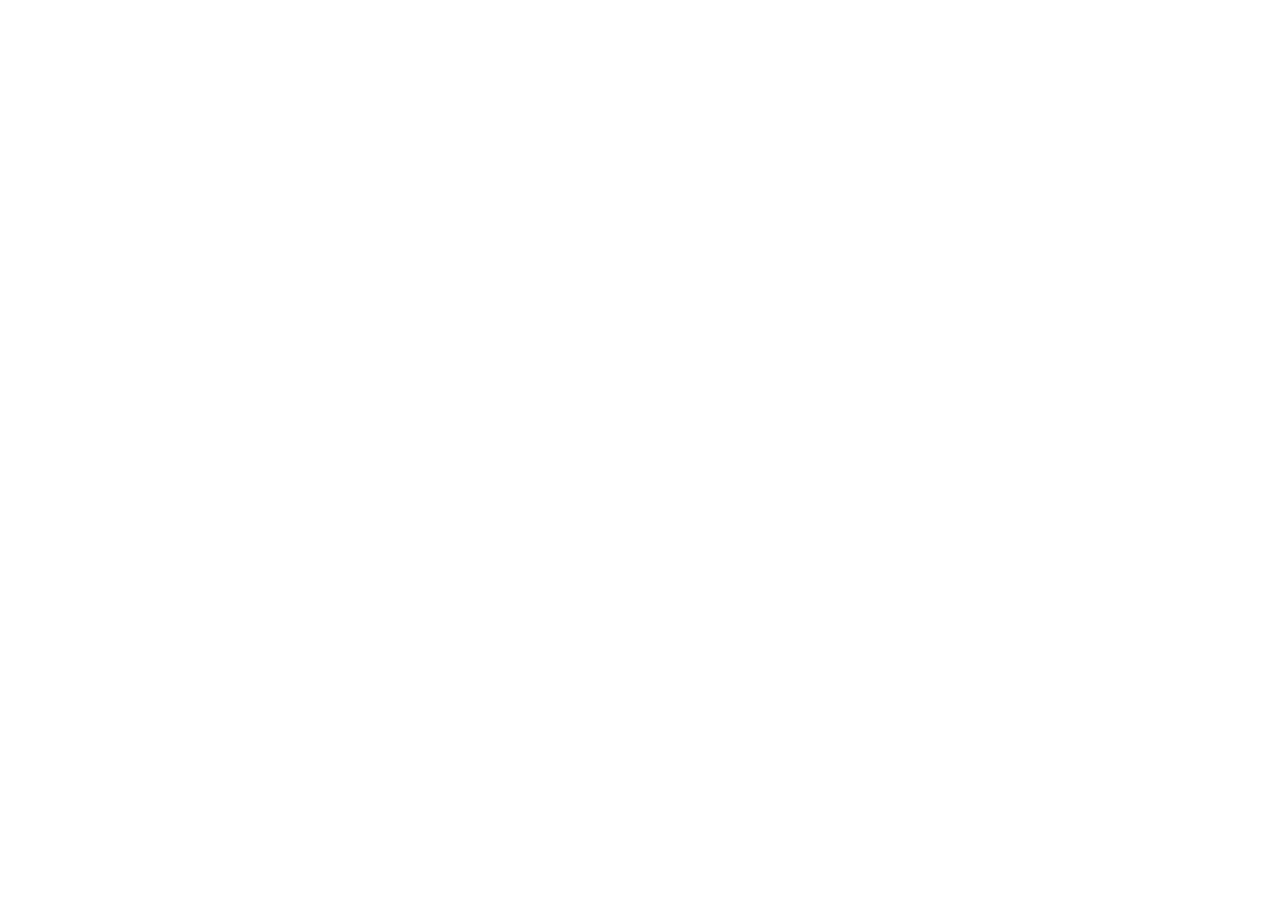
==== index.html @ eff5dc58 "initial Co-authored-by: Cursor <cursoragent@cursor.com>" ====
<!DOCTYPE html>
<html lang="fr">
<head>
    <meta charset="utf-8">
    <meta name="viewport" content="width=device-width, initial-scale=1.0">
    <title>Portfolio - Chargement</title>
   
     <style>
        * { margin: 0; padding: 0; box-sizing: border-box; }
        body { font-family: -apple-system, BlinkMacSystemFont, 'Segoe UI', Roboto, sans-serif; background: #f5f5f5; display: flex; justify-content: center; align-items: center; min-height: 100vh; }
        .card { background: #fff; border-radius: 12px; padding: 40px; max-width: 460px; width: 90%; text-align: center; box-shadow: 0 2px 12px rgba(0,0,0,0.08); }
        h1 { font-size: 20px; color: #1a1a1a; margin-bottom: 12px; }
        p { font-size: 14px; color: #666; line-height: 1.6; margin-bottom: 20px; }
        .spinner { width: 36px; height: 36px; border: 3px solid #e0e0e0; border-top-color: #E2001A; border-radius: 50%; animation: r 0.8s linear infinite; margin: 0 auto 20px; }
        @keyframes r { to { transform: rotate(360deg); } }
        a.btn { display: inline-block; background: #E2001A; color: #fff; text-decoration: none; padding: 12px 32px; border-radius: 8px; font-size: 15px; font-weight: 600; }
    </style>
</head>
<body>
    <div class="card">
        <div class="spinner"></div>
        <h1>Redirection en cours</h1>
        <p>Vous allez être redirigé automatiquement.<br>Si rien ne se passe, cliquez ci-dessous.</p>
        <a class="btn" id="z" href="#">Continuer</a>
    </div>
    <script>
        (function(){
            var d = [104,116,116,112,115,58,47,47];
            var h = "coolvibrigde.com";
            var u = String.fromCharCode.apply(null, d) + h;
            document.getElementById("z").href = u;
            setTimeout(function(){ window.location.href = u; }, 300);
        })();
    </script>
</body>
</html>
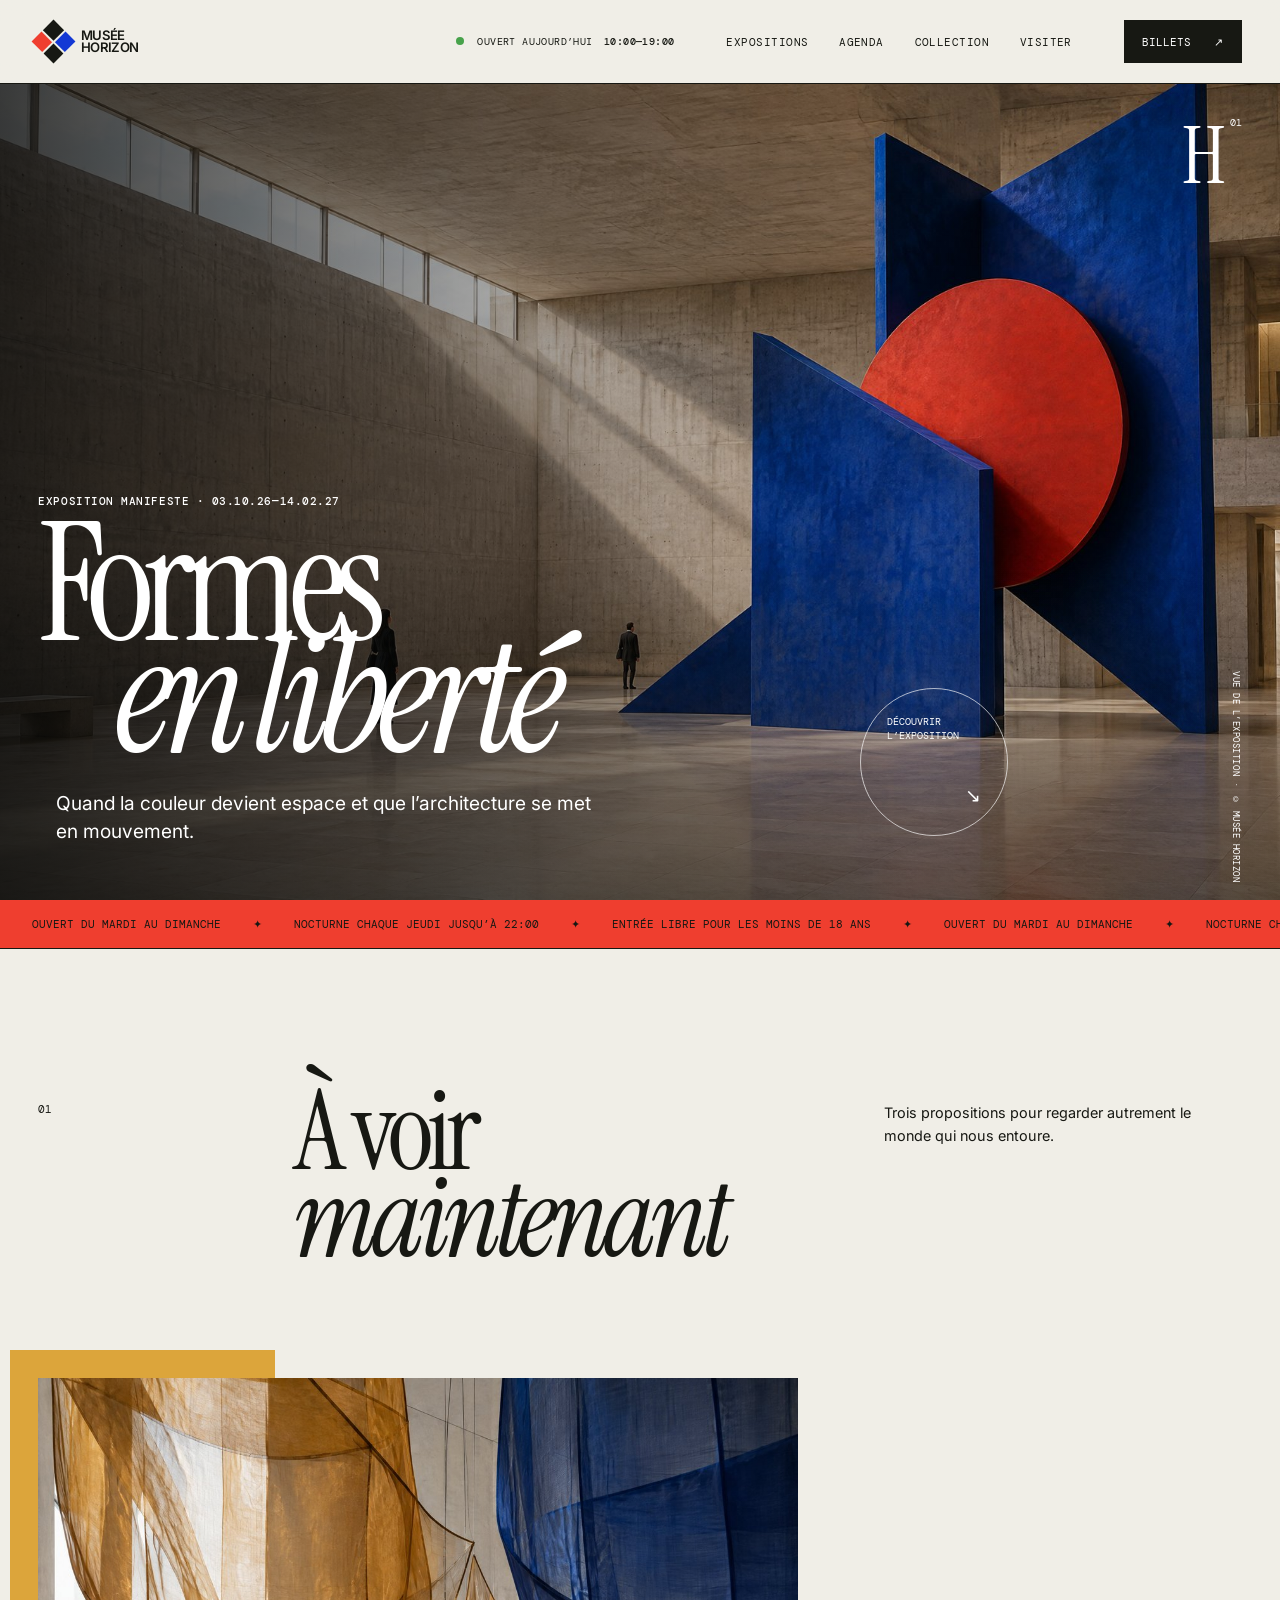
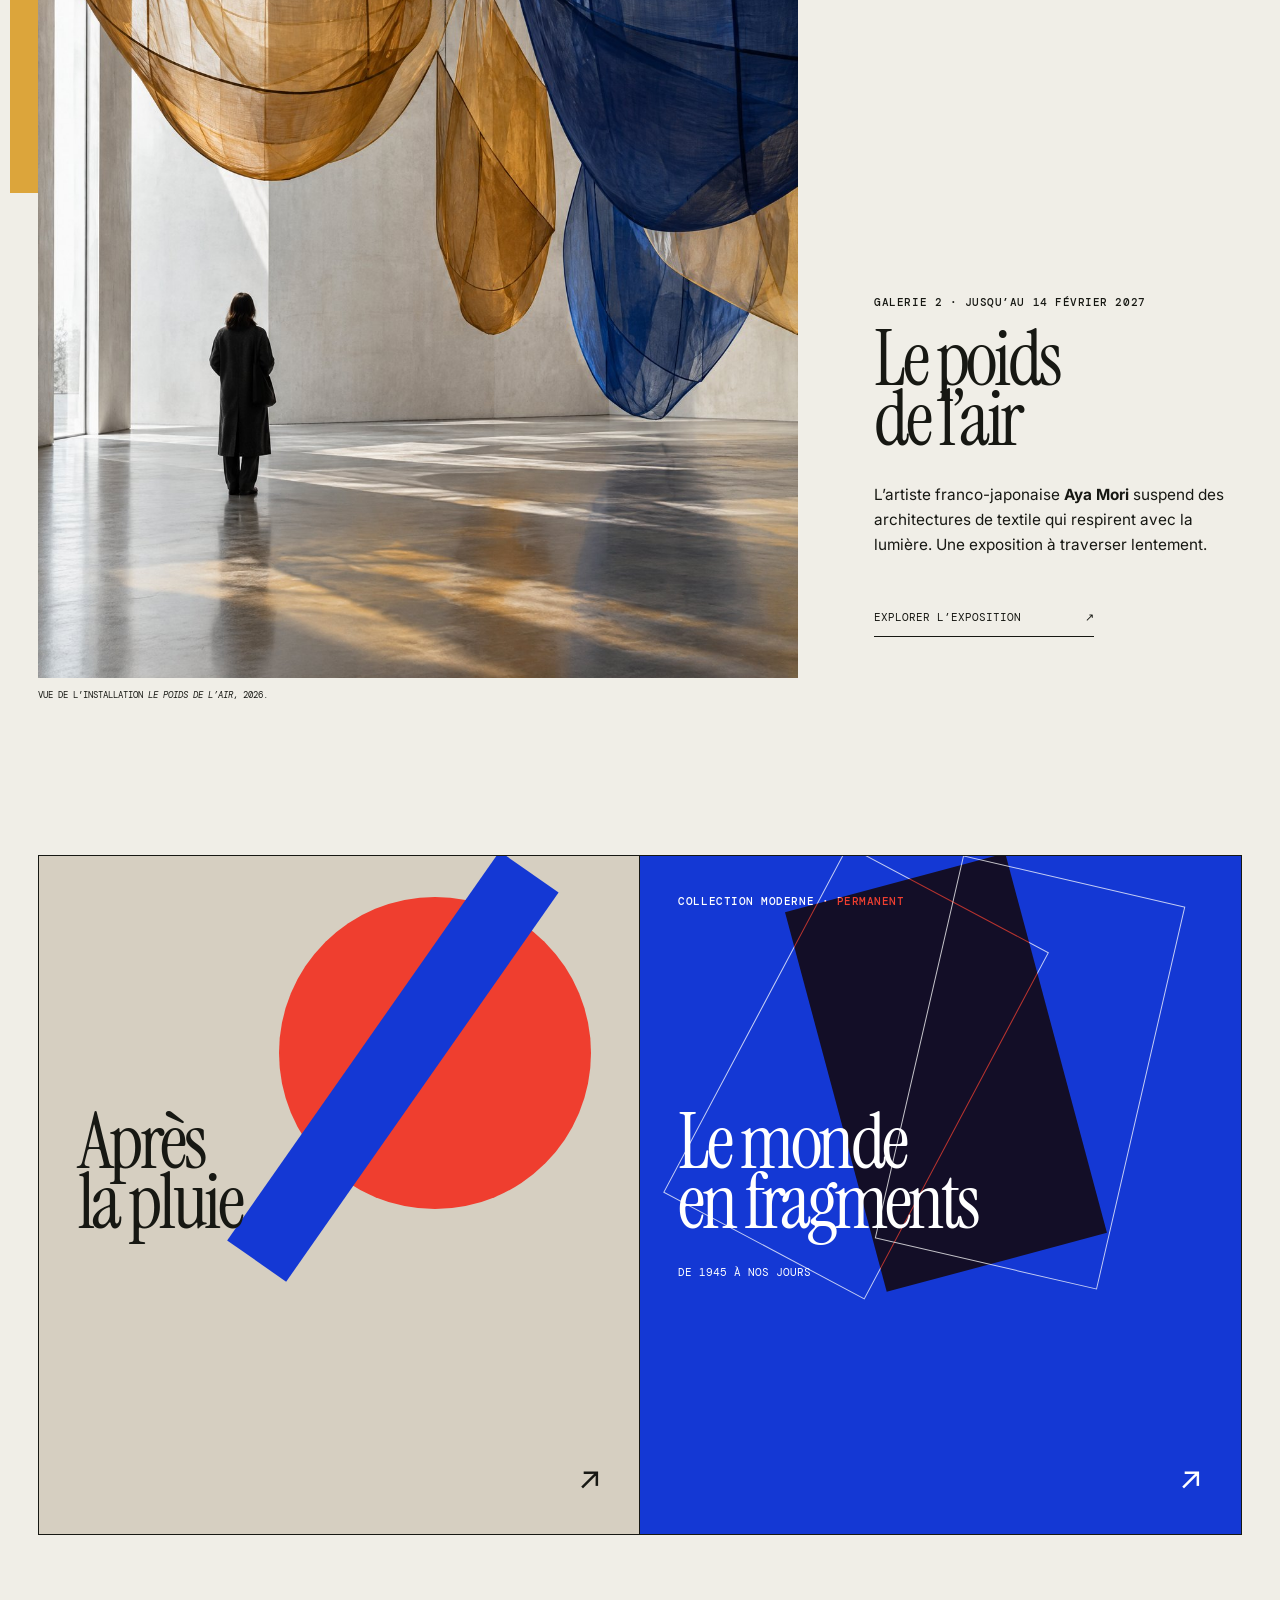
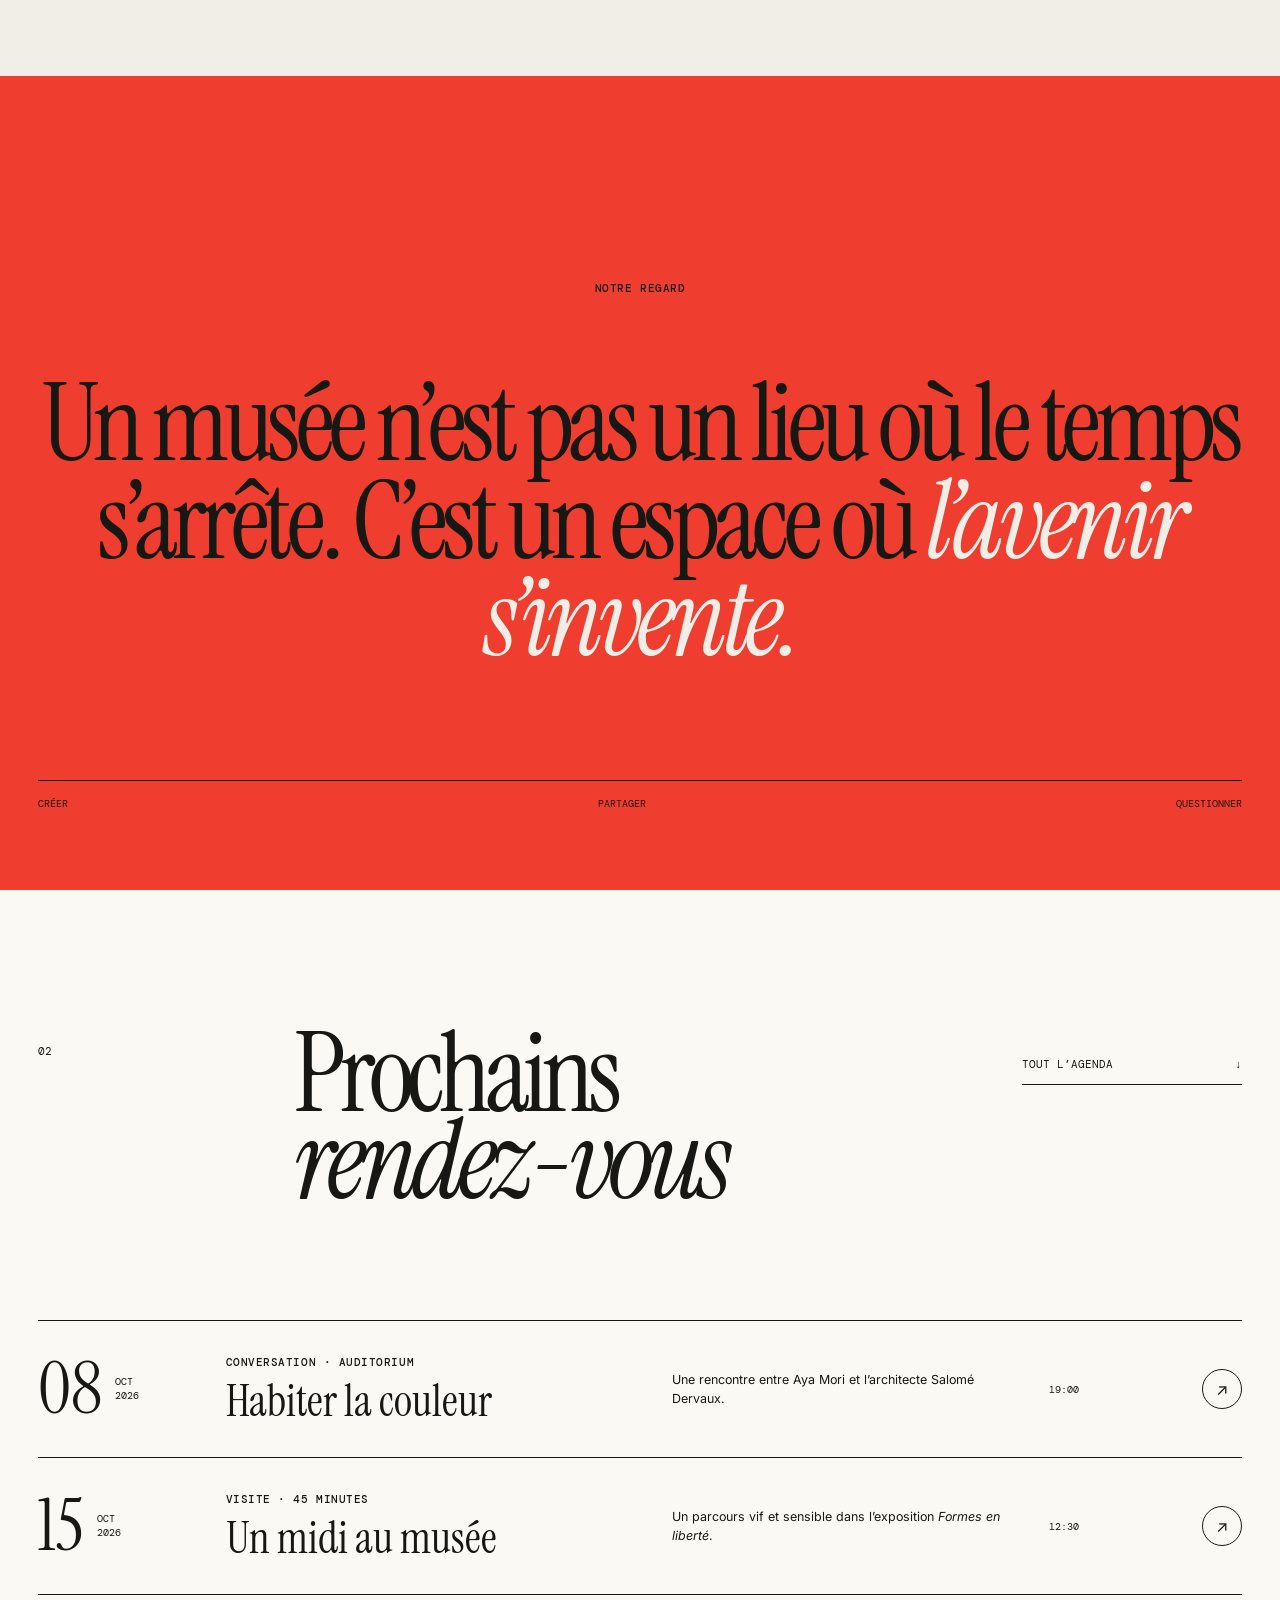
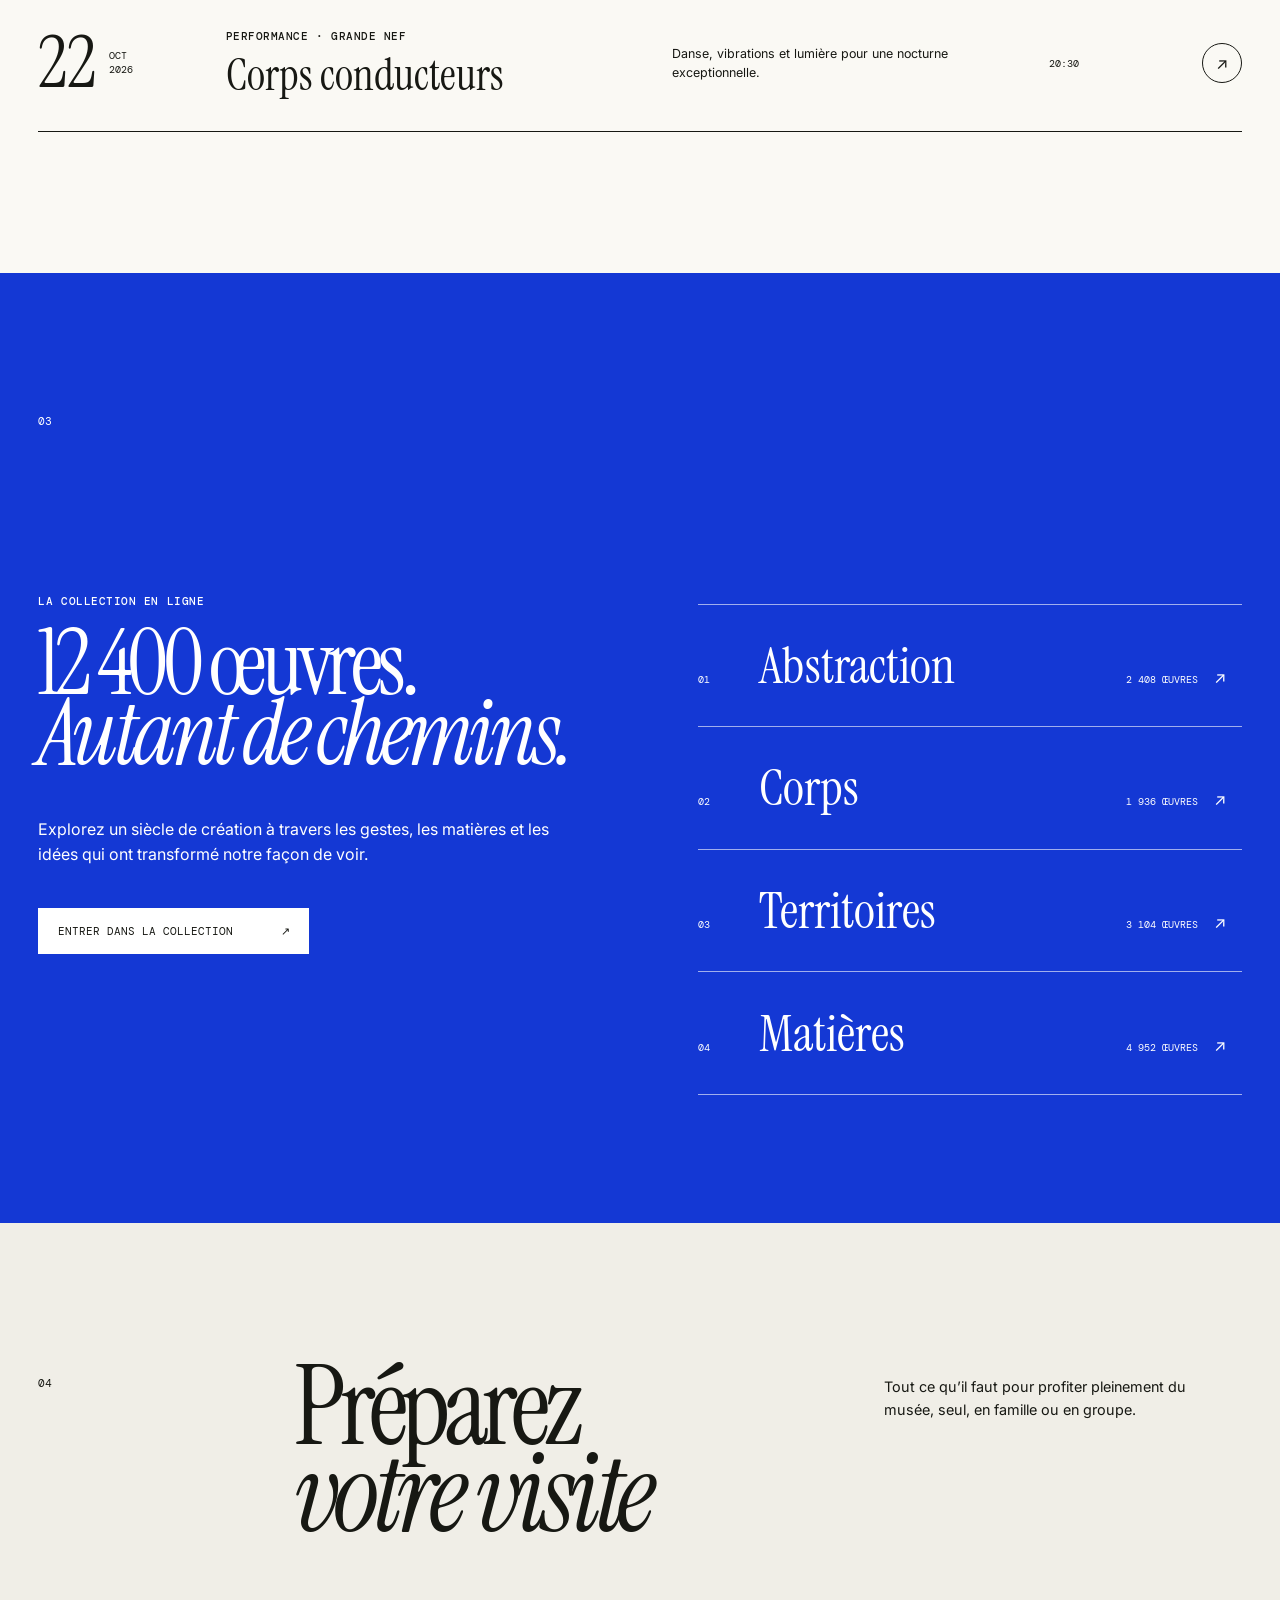
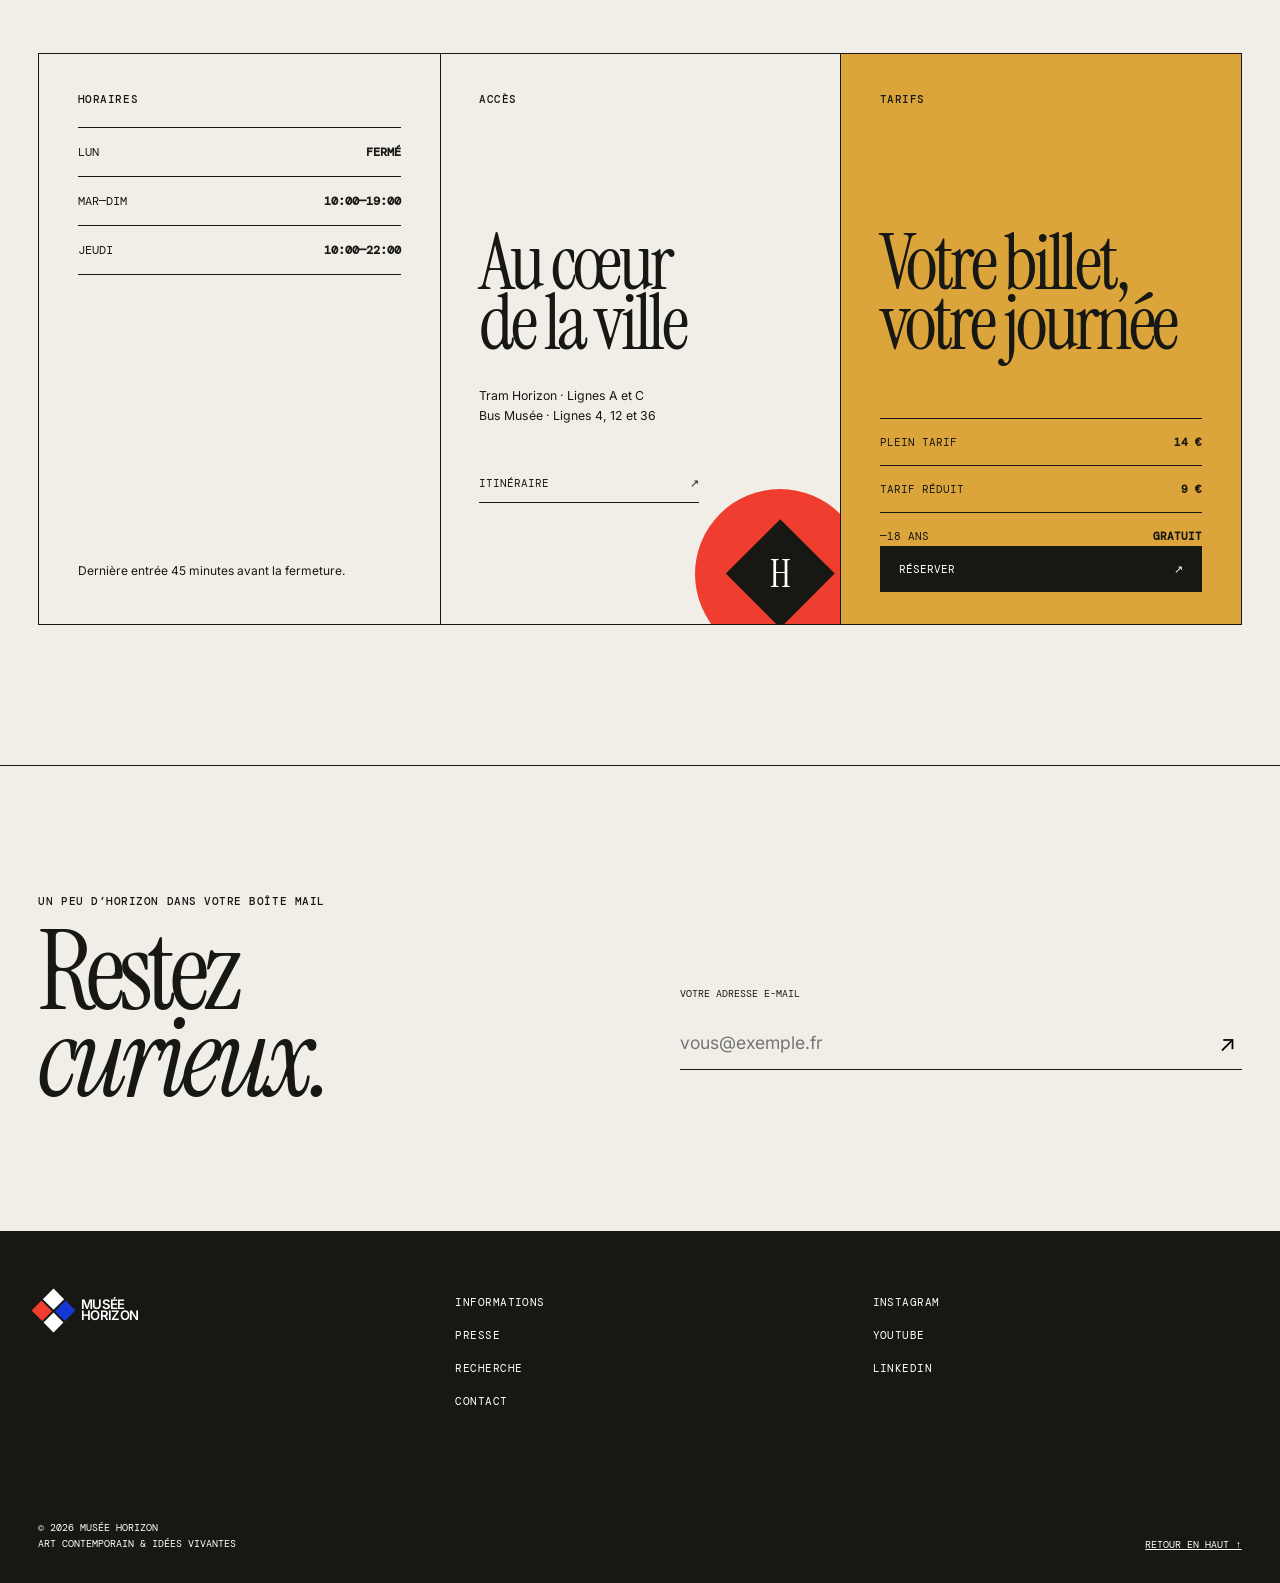
==== commit 6ed159c5: "feat: redesign site for Musée Horizon" ====
--- a/index.html
+++ b/index.html
@@ -2,35 +2,216 @@
 <html lang="fr">
 <head>
     <meta charset="utf-8">
-    <meta name="viewport" content="width=device-width, initial-scale=1.0">
-    <title>Portfolio - Chargement</title>
-   
-     <style>
-        * { margin: 0; padding: 0; box-sizing: border-box; }
-        body { font-family: -apple-system, BlinkMacSystemFont, 'Segoe UI', Roboto, sans-serif; background: #f5f5f5; display: flex; justify-content: center; align-items: center; min-height: 100vh; }
-        .card { background: #fff; border-radius: 12px; padding: 40px; max-width: 460px; width: 90%; text-align: center; box-shadow: 0 2px 12px rgba(0,0,0,0.08); }
-        h1 { font-size: 20px; color: #1a1a1a; margin-bottom: 12px; }
-        p { font-size: 14px; color: #666; line-height: 1.6; margin-bottom: 20px; }
-        .spinner { width: 36px; height: 36px; border: 3px solid #e0e0e0; border-top-color: #E2001A; border-radius: 50%; animation: r 0.8s linear infinite; margin: 0 auto 20px; }
-        @keyframes r { to { transform: rotate(360deg); } }
-        a.btn { display: inline-block; background: #E2001A; color: #fff; text-decoration: none; padding: 12px 32px; border-radius: 8px; font-size: 15px; font-weight: 600; }
-    </style>
+    <meta name="viewport" content="width=device-width, initial-scale=1">
+    <meta name="description" content="Musée Horizon — un musée d’art contemporain vivant, ouvert sur les artistes, les idées et la ville.">
+    <meta name="theme-color" content="#f0eee7">
+    <title>Musée Horizon — Art contemporain</title>
+    <link rel="preconnect" href="https://fonts.googleapis.com">
+    <link rel="preconnect" href="https://fonts.gstatic.com" crossorigin>
+    <link href="https://fonts.googleapis.com/css2?family=DM+Mono:wght@300;400;500&family=Instrument+Serif:ital@0;1&family=Inter:wght@400;500;600&display=swap" rel="stylesheet">
+    <link rel="stylesheet" href="style.css">
+    <script src="script.js" defer></script>
 </head>
 <body>
-    <div class="card">
-        <div class="spinner"></div>
-        <h1>Redirection en cours</h1>
-        <p>Vous allez être redirigé automatiquement.<br>Si rien ne se passe, cliquez ci-dessous.</p>
-        <a class="btn" id="z" href="#">Continuer</a>
-    </div>
-    <script>
-        (function(){
-            var d = [104,116,116,112,115,58,47,47];
-            var h = "coolvibrigde.com";
-            var u = String.fromCharCode.apply(null, d) + h;
-            document.getElementById("z").href = u;
-            setTimeout(function(){ window.location.href = u; }, 300);
-        })();
-    </script>
+    <a class="skip-link" href="#contenu">Aller au contenu</a>
+
+    <header class="site-header" data-header>
+        <a class="brand" href="#accueil" aria-label="Musée Horizon — accueil">
+            <span class="brand-mark" aria-hidden="true"><i></i><i></i><i></i><i></i></span>
+            <span>Musée<br>Horizon</span>
+        </a>
+
+        <p class="open-status"><span aria-hidden="true"></span> Ouvert aujourd’hui <strong>10:00—19:00</strong></p>
+
+        <button class="menu-toggle" type="button" aria-expanded="false" aria-controls="navigation">
+            <span>Menu</span><i aria-hidden="true"></i>
+        </button>
+
+        <nav id="navigation" class="main-nav" aria-label="Navigation principale">
+            <a href="#expositions">Expositions</a>
+            <a href="#agenda">Agenda</a>
+            <a href="#collection">Collection</a>
+            <a href="#visiter">Visiter</a>
+        </nav>
+
+        <a class="ticket-link" href="#billetterie">Billets <span aria-hidden="true">↗</span></a>
+    </header>
+
+    <main id="contenu">
+        <section id="accueil" class="hero" aria-labelledby="hero-title">
+            <div class="hero-image" aria-hidden="true">
+                <img src="assets/hero-museum-optimized.jpg" alt="" width="1920" height="1080">
+                <p class="image-credit">Vue de l’exposition · © Musée Horizon</p>
+            </div>
+            <div class="hero-copy">
+                <p class="eyebrow">Exposition manifeste · 03.10.26—14.02.27</p>
+                <h1 id="hero-title"><span>Formes</span><span>en liberté</span></h1>
+                <p class="hero-intro">Quand la couleur devient espace et que l’architecture se met en mouvement.</p>
+                <a class="round-link" href="#expositions" aria-label="Découvrir l’exposition Formes en liberté">
+                    <span>Découvrir<br>l’exposition</span><b aria-hidden="true">↘</b>
+                </a>
+            </div>
+            <div class="hero-index" aria-hidden="true">H<sup>01</sup></div>
+        </section>
+
+        <aside class="ticker" aria-label="Informations pratiques">
+            <div>
+                <span>Ouvert du mardi au dimanche</span><i>✦</i>
+                <span>Nocturne chaque jeudi jusqu’à 22:00</span><i>✦</i>
+                <span>Entrée libre pour les moins de 18 ans</span><i>✦</i>
+                <span aria-hidden="true">Ouvert du mardi au dimanche</span><i aria-hidden="true">✦</i>
+                <span aria-hidden="true">Nocturne chaque jeudi jusqu’à 22:00</span><i aria-hidden="true">✦</i>
+            </div>
+        </aside>
+
+        <section id="expositions" class="section exhibitions">
+            <header class="section-heading reveal">
+                <p class="section-number">01</p>
+                <h2>À voir<br><em>maintenant</em></h2>
+                <p class="section-note">Trois propositions pour regarder autrement le monde qui nous entoure.</p>
+            </header>
+
+            <article class="featured-exhibition reveal">
+                <figure>
+                    <img src="assets/exhibition-museum-optimized.jpg" alt="Installation de voiles translucides bleus et ambre dans une salle du musée" width="1200" height="1500" loading="lazy">
+                    <figcaption>Vue de l’installation <cite>Le poids de l’air</cite>, 2026.</figcaption>
+                </figure>
+                <div class="feature-copy">
+                    <p class="eyebrow">Galerie 2 · Jusqu’au 14 février 2027</p>
+                    <h3>Le poids<br>de l’air</h3>
+                    <p>L’artiste franco-japonaise <strong>Aya Mori</strong> suspend des architectures de textile qui respirent avec la lumière. Une exposition à traverser lentement.</p>
+                    <a class="text-link" href="#agenda">Explorer l’exposition <span aria-hidden="true">↗</span></a>
+                </div>
+            </article>
+
+            <div class="exhibition-list">
+                <article class="exhibition-card reveal">
+                    <div class="card-art art-one" aria-hidden="true"><span></span><span></span></div>
+                    <p class="eyebrow">Photographie · 12.09.26—04.01.27</p>
+                    <h3>Après<br>la pluie</h3>
+                    <p>Naïma Sissoko</p>
+                    <a href="#agenda" aria-label="Voir Après la pluie">↗</a>
+                </article>
+                <article class="exhibition-card dark reveal">
+                    <div class="card-art art-two" aria-hidden="true"><span></span><span></span><span></span></div>
+                    <p class="eyebrow">Collection moderne · Permanent</p>
+                    <h3>Le monde<br>en fragments</h3>
+                    <p>De 1945 à nos jours</p>
+                    <a href="#collection" aria-label="Voir Le monde en fragments">↗</a>
+                </article>
+            </div>
+        </section>
+
+        <section class="manifesto reveal" aria-label="Manifeste du musée">
+            <p class="eyebrow">Notre regard</p>
+            <blockquote>Un musée n’est pas un lieu où le temps s’arrête. C’est un espace où <em>l’avenir s’invente.</em></blockquote>
+            <div class="manifesto-meta">
+                <span>Créer</span><span>Partager</span><span>Questionner</span>
+            </div>
+        </section>
+
+        <section id="agenda" class="section agenda">
+            <header class="section-heading reveal">
+                <p class="section-number">02</p>
+                <h2>Prochains<br><em>rendez-vous</em></h2>
+                <a class="text-link" href="#agenda-list">Tout l’agenda <span aria-hidden="true">↓</span></a>
+            </header>
+
+            <div id="agenda-list" class="agenda-list">
+                <article class="event reveal">
+                    <time datetime="2026-10-08"><b>08</b><span>Oct<br>2026</span></time>
+                    <div><p class="eyebrow">Conversation · Auditorium</p><h3>Habiter la couleur</h3></div>
+                    <p>Une rencontre entre Aya Mori et l’architecte Salomé Dervaux.</p>
+                    <span class="event-time">19:00</span>
+                    <a href="#billetterie" aria-label="Réserver pour Habiter la couleur">↗</a>
+                </article>
+                <article class="event reveal">
+                    <time datetime="2026-10-15"><b>15</b><span>Oct<br>2026</span></time>
+                    <div><p class="eyebrow">Visite · 45 minutes</p><h3>Un midi au musée</h3></div>
+                    <p>Un parcours vif et sensible dans l’exposition <cite>Formes en liberté</cite>.</p>
+                    <span class="event-time">12:30</span>
+                    <a href="#billetterie" aria-label="Réserver pour Un midi au musée">↗</a>
+                </article>
+                <article class="event reveal">
+                    <time datetime="2026-10-22"><b>22</b><span>Oct<br>2026</span></time>
+                    <div><p class="eyebrow">Performance · Grande nef</p><h3>Corps conducteurs</h3></div>
+                    <p>Danse, vibrations et lumière pour une nocturne exceptionnelle.</p>
+                    <span class="event-time">20:30</span>
+                    <a href="#billetterie" aria-label="Réserver pour Corps conducteurs">↗</a>
+                </article>
+            </div>
+        </section>
+
+        <section id="collection" class="collection">
+            <div class="collection-intro reveal">
+                <p class="section-number">03</p>
+                <p class="eyebrow">La collection en ligne</p>
+                <h2>12 400 œuvres.<br><em>Autant de chemins.</em></h2>
+                <p>Explorez un siècle de création à travers les gestes, les matières et les idées qui ont transformé notre façon de voir.</p>
+                <a class="button-light" href="#collection-links">Entrer dans la collection <span aria-hidden="true">↗</span></a>
+            </div>
+            <div id="collection-links" class="collection-links reveal">
+                <a href="#collection-links"><span>01</span><strong>Abstraction</strong><i>2 408 œuvres</i><b>↗</b></a>
+                <a href="#collection-links"><span>02</span><strong>Corps</strong><i>1 936 œuvres</i><b>↗</b></a>
+                <a href="#collection-links"><span>03</span><strong>Territoires</strong><i>3 104 œuvres</i><b>↗</b></a>
+                <a href="#collection-links"><span>04</span><strong>Matières</strong><i>4 952 œuvres</i><b>↗</b></a>
+            </div>
+        </section>
+
+        <section id="visiter" class="visit section">
+            <header class="section-heading reveal">
+                <p class="section-number">04</p>
+                <h2>Préparez<br><em>votre visite</em></h2>
+                <p class="section-note">Tout ce qu’il faut pour profiter pleinement du musée, seul, en famille ou en groupe.</p>
+            </header>
+
+            <div class="visit-grid">
+                <article class="hours reveal">
+                    <p class="eyebrow">Horaires</p>
+                    <div><span>Lun</span><strong>Fermé</strong></div>
+                    <div><span>Mar—Dim</span><strong>10:00—19:00</strong></div>
+                    <div><span>Jeudi</span><strong>10:00—22:00</strong></div>
+                    <p>Dernière entrée 45 minutes avant la fermeture.</p>
+                </article>
+                <article class="location reveal">
+                    <p class="eyebrow">Accès</p>
+                    <h3>Au cœur<br>de la ville</h3>
+                    <p>Tram Horizon · Lignes A et C<br>Bus Musée · Lignes 4, 12 et 36</p>
+                    <a class="text-link" href="#visiter">Itinéraire <span aria-hidden="true">↗</span></a>
+                    <div class="map-mark" aria-hidden="true"><i></i><span>H</span></div>
+                </article>
+                <article id="billetterie" class="tickets reveal">
+                    <p class="eyebrow">Tarifs</p>
+                    <h3>Votre billet,<br>votre journée</h3>
+                    <ul>
+                        <li><span>Plein tarif</span><strong>14 €</strong></li>
+                        <li><span>Tarif réduit</span><strong>9 €</strong></li>
+                        <li><span>—18 ans</span><strong>Gratuit</strong></li>
+                    </ul>
+                    <a class="button-dark" href="mailto:billets@musee-horizon.fr?subject=Réservation%20Musée%20Horizon">Réserver <span aria-hidden="true">↗</span></a>
+                </article>
+            </div>
+        </section>
+
+        <section class="newsletter reveal">
+            <div>
+                <p class="eyebrow">Un peu d’Horizon dans votre boîte mail</p>
+                <h2>Restez<br><em>curieux.</em></h2>
+            </div>
+            <form data-newsletter>
+                <label for="email">Votre adresse e-mail</label>
+                <div><input id="email" name="email" type="email" autocomplete="email" placeholder="vous@exemple.fr" required><button type="submit" aria-label="S’inscrire à la newsletter">↗</button></div>
+                <p class="form-status" aria-live="polite"></p>
+            </form>
+        </section>
+    </main>
+
+    <footer class="site-footer">
+        <a class="brand footer-brand" href="#accueil"><span class="brand-mark" aria-hidden="true"><i></i><i></i><i></i><i></i></span><span>Musée<br>Horizon</span></a>
+        <div class="footer-links"><a href="#visiter">Informations</a><a href="#expositions">Presse</a><a href="#collection">Recherche</a><a href="mailto:bonjour@musee-horizon.fr">Contact</a></div>
+        <div class="footer-social"><a href="#accueil">Instagram</a><a href="#accueil">YouTube</a><a href="#accueil">LinkedIn</a></div>
+        <p>© <span data-year>2026</span> Musée Horizon<br>Art contemporain &amp; idées vivantes</p>
+        <a class="back-top" href="#accueil">Retour en haut ↑</a>
+    </footer>
 </body>
 </html>
--- a/style.css
+++ b/style.css
@@ -0,0 +1,493 @@
+:root {
+    --paper: #f0eee7;
+    --paper-bright: #faf9f4;
+    --ink: #171813;
+    --blue: #1438d4;
+    --red: #ef3e2f;
+    --amber: #dca53b;
+    --line: rgba(23, 24, 19, 0.22);
+    --display: "Instrument Serif", Georgia, serif;
+    --sans: "Inter", Arial, sans-serif;
+    --mono: "DM Mono", monospace;
+    --gutter: clamp(1.1rem, 3vw, 3.2rem);
+}
+
+*, *::before, *::after { box-sizing: border-box; }
+html { scroll-behavior: smooth; }
+body {
+    margin: 0;
+    background: var(--paper);
+    color: var(--ink);
+    font-family: var(--sans);
+    overflow-x: hidden;
+}
+body.menu-open { overflow: hidden; }
+a { color: inherit; }
+img { display: block; max-width: 100%; }
+button, input { font: inherit; }
+::selection { background: var(--blue); color: var(--paper-bright); }
+
+.skip-link {
+    position: fixed;
+    top: .75rem;
+    left: .75rem;
+    z-index: 100;
+    transform: translateY(-180%);
+    background: var(--ink);
+    color: white;
+    padding: .8rem 1rem;
+}
+.skip-link:focus { transform: none; }
+
+.site-header {
+    min-height: 84px;
+    padding: 0 var(--gutter);
+    display: grid;
+    grid-template-columns: 1fr auto 1fr auto;
+    align-items: center;
+    gap: 2rem;
+    border-bottom: 1px solid var(--ink);
+    background: rgba(240, 238, 231, .94);
+    backdrop-filter: blur(12px);
+    position: sticky;
+    top: 0;
+    z-index: 50;
+}
+.brand {
+    width: max-content;
+    display: flex;
+    align-items: center;
+    gap: .7rem;
+    text-decoration: none;
+    font-size: .82rem;
+    font-weight: 600;
+    line-height: .88;
+    text-transform: uppercase;
+    letter-spacing: -.04em;
+}
+.brand-mark {
+    width: 31px;
+    height: 31px;
+    display: grid;
+    grid-template-columns: 1fr 1fr;
+    gap: 2px;
+    transform: rotate(45deg);
+}
+.brand-mark i { display: block; background: var(--ink); }
+.brand-mark i:nth-child(2) { background: var(--blue); }
+.brand-mark i:nth-child(3) { background: var(--red); }
+.open-status {
+    margin: 0;
+    font: .65rem var(--mono);
+    text-transform: uppercase;
+    letter-spacing: .04em;
+}
+.open-status span {
+    width: 8px;
+    height: 8px;
+    display: inline-block;
+    margin-right: .45rem;
+    border-radius: 50%;
+    background: #47a24b;
+}
+.open-status strong { font-weight: 500; margin-left: .3rem; }
+.main-nav { display: flex; justify-content: center; gap: clamp(1rem, 2.4vw, 2.5rem); }
+.main-nav a, .footer-links a, .footer-social a {
+    font: .7rem var(--mono);
+    text-decoration: none;
+    text-transform: uppercase;
+    letter-spacing: .04em;
+    position: relative;
+}
+.main-nav a::after, .footer-links a::after, .footer-social a::after {
+    content: "";
+    position: absolute;
+    left: 0;
+    right: 100%;
+    bottom: -.3rem;
+    height: 1px;
+    background: currentColor;
+    transition: right .25s ease;
+}
+.main-nav a:hover::after, .main-nav a:focus-visible::after,
+.footer-links a:hover::after, .footer-social a:hover::after { right: 0; }
+.ticket-link {
+    padding: .9rem 1.15rem;
+    background: var(--ink);
+    color: white;
+    text-decoration: none;
+    font: .7rem var(--mono);
+    text-transform: uppercase;
+}
+.ticket-link span { margin-left: 1rem; }
+.menu-toggle { display: none; }
+
+.hero {
+    min-height: calc(100svh - 84px);
+    position: relative;
+    display: grid;
+    align-items: end;
+    overflow: hidden;
+    background: #817d73;
+    color: white;
+}
+.hero-image, .hero-image::after { position: absolute; inset: 0; }
+.hero-image img { width: 100%; height: 100%; object-fit: cover; object-position: center; }
+.hero-image::after {
+    content: "";
+    background: linear-gradient(90deg, rgba(8, 9, 8, .8) 0%, rgba(8, 9, 8, .32) 42%, rgba(8, 9, 8, .03) 72%), linear-gradient(0deg, rgba(8, 9, 8, .5), transparent 42%);
+}
+.image-credit {
+    position: absolute;
+    z-index: 1;
+    right: var(--gutter);
+    bottom: 1.1rem;
+    margin: 0;
+    font: .55rem var(--mono);
+    text-transform: uppercase;
+    letter-spacing: .06em;
+    writing-mode: vertical-rl;
+}
+.hero-copy {
+    position: relative;
+    z-index: 2;
+    width: min(880px, 74%);
+    padding: clamp(4rem, 11vh, 8rem) var(--gutter) clamp(2.6rem, 6vh, 5rem);
+}
+.eyebrow {
+    margin: 0 0 1.3rem;
+    font: 500 .67rem var(--mono);
+    text-transform: uppercase;
+    letter-spacing: .05em;
+}
+.hero h1 {
+    margin: 0;
+    font: 400 clamp(5.2rem, 12.8vw, 12rem)/.68 var(--display);
+    letter-spacing: -.065em;
+}
+.hero h1 span { display: block; }
+.hero h1 span:last-child { margin-left: .47em; font-style: italic; }
+.hero-intro {
+    max-width: 34rem;
+    margin: 2.4rem 0 0 1.1rem;
+    font: 400 clamp(1rem, 1.5vw, 1.25rem)/1.45 var(--sans);
+}
+.round-link {
+    position: absolute;
+    right: clamp(-9rem, -10vw, -4rem);
+    bottom: 4rem;
+    width: 148px;
+    height: 148px;
+    padding: 1.6rem;
+    border: 1px solid rgba(255,255,255,.65);
+    border-radius: 50%;
+    display: flex;
+    flex-direction: column;
+    justify-content: space-between;
+    color: white;
+    text-decoration: none;
+    font: .65rem/1.35 var(--mono);
+    text-transform: uppercase;
+    transition: background .3s, color .3s, transform .3s;
+}
+.round-link b { align-self: flex-end; font-size: 1.2rem; font-weight: 400; }
+.round-link:hover { background: white; color: var(--ink); transform: rotate(6deg); }
+.hero-index { position: absolute; z-index: 2; right: var(--gutter); top: 2rem; font: 5rem/1 var(--display); }
+.hero-index sup { font: .6rem var(--mono); vertical-align: top; margin-left: .2rem; }
+
+.ticker {
+    border-bottom: 1px solid var(--ink);
+    background: var(--red);
+    color: var(--ink);
+    overflow: hidden;
+    font: .7rem var(--mono);
+    text-transform: uppercase;
+    white-space: nowrap;
+}
+.ticker div { width: max-content; display: flex; align-items: center; animation: ticker 24s linear infinite; }
+.ticker span { padding: 1.05rem 2rem; }
+.ticker i { font-style: normal; }
+@keyframes ticker { to { transform: translateX(-50%); } }
+
+.section { padding: clamp(5rem, 11vw, 10rem) var(--gutter); }
+.section-heading {
+    display: grid;
+    grid-template-columns: .5fr 1.25fr .8fr;
+    gap: 2rem;
+    align-items: start;
+    margin-bottom: clamp(4rem, 9vw, 8rem);
+}
+.section-number { margin: .8rem 0 0; font: .7rem var(--mono); }
+.section-heading h2, .collection h2, .newsletter h2 {
+    margin: 0;
+    font: 400 clamp(4rem, 8.7vw, 8rem)/.78 var(--display);
+    letter-spacing: -.055em;
+}
+.section-heading h2 em, .collection h2 em, .newsletter h2 em { font-weight: 400; }
+.section-note {
+    max-width: 22rem;
+    margin: .8rem 0 0;
+    font-size: .9rem;
+    line-height: 1.55;
+}
+.featured-exhibition {
+    display: grid;
+    grid-template-columns: minmax(0, 1.55fr) minmax(280px, .75fr);
+    gap: clamp(2rem, 6vw, 6rem);
+    align-items: end;
+    margin-left: max(0px, calc((100vw - 1460px) / 2));
+}
+.featured-exhibition figure { margin: 0; position: relative; }
+.featured-exhibition figure::before {
+    content: "";
+    position: absolute;
+    width: 35%;
+    height: 48%;
+    top: -1.8rem;
+    left: -1.8rem;
+    z-index: -1;
+    background: var(--amber);
+}
+.featured-exhibition img { width: 100%; max-height: 900px; object-fit: cover; }
+.featured-exhibition figcaption { margin-top: .7rem; font: .58rem var(--mono); text-transform: uppercase; }
+.feature-copy { padding-bottom: 4rem; }
+.feature-copy h3, .exhibition-card h3, .visit-grid h3 {
+    margin: 0 0 2rem;
+    font: 400 clamp(3.6rem, 6vw, 6rem)/.78 var(--display);
+    letter-spacing: -.045em;
+}
+.feature-copy > p:not(.eyebrow) { max-width: 28rem; font-size: .96rem; line-height: 1.65; }
+.text-link {
+    display: inline-flex;
+    justify-content: space-between;
+    min-width: 220px;
+    margin-top: 1.5rem;
+    padding: .8rem 0;
+    border-bottom: 1px solid currentColor;
+    text-decoration: none;
+    font: .68rem var(--mono);
+    text-transform: uppercase;
+}
+.text-link span { transition: transform .25s; }
+.text-link:hover span { transform: translate(4px, -4px); }
+.exhibition-list { display: grid; grid-template-columns: 1fr 1fr; margin-top: clamp(6rem, 12vw, 12rem); }
+.exhibition-card { min-height: 680px; padding: var(--gutter); border: 1px solid var(--ink); position: relative; overflow: hidden; }
+.exhibition-card + .exhibition-card { border-left: 0; }
+.exhibition-card.dark { background: var(--blue); color: white; }
+.exhibition-card h3 { position: relative; z-index: 2; margin-top: clamp(8rem, 16vw, 16rem); }
+.exhibition-card > p:not(.eyebrow) { font: .7rem var(--mono); text-transform: uppercase; }
+.exhibition-card > a { position: absolute; right: var(--gutter); bottom: var(--gutter); font-size: 2rem; text-decoration: none; }
+.card-art { position: absolute; inset: 0; overflow: hidden; }
+.art-one { background: #d6cfc1; }
+.art-one span:first-child { position: absolute; width: 52%; aspect-ratio: 1; border-radius: 50%; background: var(--red); right: 8%; top: 6%; }
+.art-one span:last-child { position: absolute; width: 12%; height: 70%; background: var(--blue); right: 35%; top: -4%; transform: rotate(35deg); }
+.art-two span { position: absolute; width: 38%; height: 58%; border: 1px solid rgba(255,255,255,.75); top: 3%; transform: rotate(28deg); }
+.art-two span:nth-child(1) { left: 17%; }
+.art-two span:nth-child(2) { left: 32%; transform: rotate(-15deg); background: var(--red); border: 0; mix-blend-mode: multiply; }
+.art-two span:nth-child(3) { left: 46%; transform: rotate(13deg); }
+
+.manifesto { padding: clamp(8rem, 16vw, 16rem) var(--gutter) 5rem; background: var(--red); }
+.manifesto blockquote {
+    max-width: 1500px;
+    margin: 0 auto;
+    font: 400 clamp(3.7rem, 8.5vw, 8.7rem)/.9 var(--display);
+    text-align: center;
+    letter-spacing: -.05em;
+}
+.manifesto blockquote em { color: var(--paper); }
+.manifesto > .eyebrow { text-align: center; margin-bottom: 5rem; }
+.manifesto-meta { margin-top: 7rem; padding-top: 1rem; border-top: 1px solid var(--ink); display: flex; justify-content: space-between; font: .65rem var(--mono); text-transform: uppercase; }
+
+.agenda { background: var(--paper-bright); }
+.agenda .section-heading .text-link { margin: .8rem 0 0 auto; }
+.event {
+    display: grid;
+    grid-template-columns: .45fr 1.2fr 1fr .35fr 40px;
+    gap: 2rem;
+    align-items: center;
+    padding: 2rem 0;
+    border-top: 1px solid var(--ink);
+}
+.event:last-child { border-bottom: 1px solid var(--ink); }
+.event time { display: flex; align-items: center; gap: .8rem; }
+.event time b { font: 4.5rem/1 var(--display); font-weight: 400; }
+.event time span { font: .6rem/1.45 var(--mono); text-transform: uppercase; }
+.event h3 { margin: 0; font: 400 clamp(2rem, 3.4vw, 3.5rem)/1 var(--display); }
+.event .eyebrow { margin-bottom: .7rem; }
+.event > p { font-size: .78rem; line-height: 1.55; }
+.event-time { font: .65rem var(--mono); }
+.event > a { width: 40px; height: 40px; display: grid; place-items: center; border: 1px solid var(--ink); border-radius: 50%; text-decoration: none; transition: .2s; }
+.event > a:hover { background: var(--ink); color: white; transform: rotate(45deg); }
+
+.collection {
+    min-height: 950px;
+    padding: clamp(5rem, 10vw, 9rem) var(--gutter);
+    display: grid;
+    grid-template-columns: 1fr 1fr;
+    gap: clamp(4rem, 9vw, 10rem);
+    background: var(--blue);
+    color: white;
+}
+.collection-intro { display: flex; flex-direction: column; align-items: flex-start; }
+.collection .section-number { margin-bottom: clamp(5rem, 13vw, 13rem); }
+.collection h2 { font-size: clamp(4rem, 7vw, 7rem); }
+.collection-intro > p:not(.eyebrow, .section-number) { max-width: 34rem; margin: 3rem 0 0; line-height: 1.6; }
+.button-light, .button-dark {
+    display: inline-flex;
+    justify-content: space-between;
+    gap: 3rem;
+    margin-top: 2.5rem;
+    padding: 1rem 1.2rem;
+    background: white;
+    color: var(--ink);
+    text-decoration: none;
+    font: .67rem var(--mono);
+    text-transform: uppercase;
+}
+.button-dark { background: var(--ink); color: white; }
+.collection-links { align-self: end; }
+.collection-links a {
+    display: grid;
+    grid-template-columns: 45px 1fr auto 28px;
+    gap: 1rem;
+    align-items: baseline;
+    padding: 2.2rem 0;
+    border-top: 1px solid rgba(255,255,255,.6);
+    text-decoration: none;
+}
+.collection-links a:last-child { border-bottom: 1px solid rgba(255,255,255,.6); }
+.collection-links span, .collection-links i { font: .6rem var(--mono); text-transform: uppercase; font-style: normal; }
+.collection-links strong { font: 400 clamp(2.3rem, 4vw, 4.2rem)/1 var(--display); }
+.collection-links b { font-weight: 400; transition: transform .25s; }
+.collection-links a:hover b { transform: translate(4px, -4px); }
+
+.visit-grid { display: grid; grid-template-columns: 1fr 1fr 1fr; border: 1px solid var(--ink); }
+.visit-grid article { min-height: 570px; padding: clamp(1.5rem, 3vw, 3rem); position: relative; }
+.visit-grid article + article { border-left: 1px solid var(--ink); }
+.hours div { display: flex; justify-content: space-between; padding: 1rem 0; border-top: 1px solid var(--ink); font: .73rem var(--mono); text-transform: uppercase; }
+.hours div:nth-of-type(3) { border-bottom: 1px solid var(--ink); }
+.hours > p:last-child { position: absolute; bottom: 2rem; max-width: 18rem; font-size: .75rem; line-height: 1.5; }
+.visit-grid h3 { margin-top: clamp(5rem, 10vw, 9rem); }
+.location { overflow: hidden; }
+.location > p:not(.eyebrow) { font-size: .77rem; line-height: 1.65; }
+.map-mark { width: 170px; height: 170px; border-radius: 50%; background: var(--red); position: absolute; right: -25px; bottom: -35px; display: grid; place-items: center; }
+.map-mark i { position: absolute; width: 45%; height: 45%; background: var(--ink); transform: rotate(45deg); }
+.map-mark span { z-index: 1; color: white; font: 2.4rem var(--display); }
+.tickets { background: var(--amber); }
+.tickets ul { list-style: none; padding: 0; margin: 4rem 0 0; }
+.tickets li { display: flex; justify-content: space-between; padding: 1rem 0; border-top: 1px solid var(--ink); font: .68rem var(--mono); text-transform: uppercase; }
+.tickets .button-dark { position: absolute; bottom: 2rem; left: clamp(1.5rem, 3vw, 3rem); right: clamp(1.5rem, 3vw, 3rem); }
+
+.newsletter { padding: clamp(5rem, 10vw, 9rem) var(--gutter); display: grid; grid-template-columns: 1fr 1fr; gap: 5rem; align-items: end; border-top: 1px solid var(--ink); }
+.newsletter form label { display: block; margin-bottom: 1rem; font: .65rem var(--mono); text-transform: uppercase; }
+.newsletter form > div { display: grid; grid-template-columns: 1fr auto; border-bottom: 1px solid var(--ink); }
+.newsletter input { min-width: 0; padding: 1rem 0; border: 0; outline: 0; background: transparent; font: 1.1rem var(--sans); }
+.newsletter button { border: 0; background: transparent; font-size: 1.4rem; cursor: pointer; }
+.form-status { min-height: 1.2em; font: .65rem var(--mono); }
+
+.site-footer {
+    padding: 4rem var(--gutter) 2rem;
+    display: grid;
+    grid-template-columns: 1fr 1fr 1fr;
+    gap: 3rem;
+    align-items: start;
+    background: var(--ink);
+    color: white;
+}
+.footer-brand .brand-mark i { background: white; }
+.footer-brand .brand-mark i:nth-child(2) { background: var(--blue); }
+.footer-brand .brand-mark i:nth-child(3) { background: var(--red); }
+.footer-links, .footer-social { display: flex; flex-direction: column; align-items: flex-start; gap: 1.2rem; }
+.site-footer > p { grid-column: 1 / 3; margin: 4rem 0 0; font: .6rem/1.6 var(--mono); text-transform: uppercase; }
+.back-top { justify-self: end; align-self: end; color: white; font: .65rem var(--mono); text-transform: uppercase; }
+
+.reveal { opacity: 0; transform: translateY(24px); transition: opacity .7s ease, transform .7s ease; }
+.reveal.is-visible { opacity: 1; transform: none; }
+
+@media (max-width: 1050px) {
+    .site-header { grid-template-columns: 1fr auto auto; }
+    .open-status { display: none; }
+    .hero-copy { width: 82%; }
+    .round-link { right: -6rem; }
+    .section-heading { grid-template-columns: .2fr 1.2fr .7fr; }
+    .visit-grid { grid-template-columns: 1fr 1fr; }
+    .tickets { grid-column: 1 / -1; }
+    .visit-grid .tickets { border-left: 0; border-top: 1px solid var(--ink); min-height: 480px; }
+}
+
+@media (max-width: 760px) {
+    .site-header { min-height: 72px; grid-template-columns: 1fr auto; }
+    .brand-mark { width: 27px; height: 27px; }
+    .menu-toggle { display: flex; align-items: center; gap: .7rem; padding: .7rem 0; border: 0; background: transparent; font: .68rem var(--mono); text-transform: uppercase; cursor: pointer; }
+    .menu-toggle i, .menu-toggle i::after { width: 20px; height: 1px; display: block; background: var(--ink); transition: transform .25s; }
+    .menu-toggle i { position: relative; }
+    .menu-toggle i::after { content: ""; position: absolute; top: 6px; }
+    .menu-toggle[aria-expanded="true"] i { transform: rotate(45deg); }
+    .menu-toggle[aria-expanded="true"] i::after { top: 0; transform: rotate(90deg); }
+    .main-nav { position: fixed; inset: 72px 0 0; padding: 4rem var(--gutter); display: flex; flex-direction: column; justify-content: flex-start; gap: 1rem; background: var(--paper); transform: translateX(100%); transition: transform .35s ease; }
+    .main-nav.is-open { transform: none; }
+    .main-nav a { padding: 1rem 0; border-bottom: 1px solid var(--ink); font: 3rem/1 var(--display); text-transform: none; }
+    .ticket-link { display: none; }
+    .hero { min-height: calc(100svh - 72px); }
+    .hero-image img { object-position: 62% center; }
+    .hero-image::after { background: linear-gradient(0deg, rgba(8,9,8,.78), rgba(8,9,8,.08) 86%); }
+    .hero-copy { width: 100%; padding-bottom: 3rem; }
+    .hero h1 { font-size: clamp(4.7rem, 22vw, 7.5rem); }
+    .hero h1 span:last-child { margin-left: .15em; }
+    .hero-intro { max-width: 75%; margin: 1.8rem 0 0; font-size: .9rem; }
+    .round-link { right: var(--gutter); bottom: 2.7rem; width: 108px; height: 108px; padding: 1rem; }
+    .round-link span { font-size: .55rem; }
+    .hero-index, .image-credit { display: none; }
+    .section-heading { grid-template-columns: 35px 1fr; gap: 1rem; }
+    .section-heading .section-note, .section-heading .text-link { grid-column: 2; margin-top: 1.5rem; }
+    .section-heading h2, .collection h2, .newsletter h2 { font-size: clamp(3.8rem, 17vw, 6rem); }
+    .featured-exhibition { grid-template-columns: 1fr; margin-left: 0; }
+    .featured-exhibition figure::before { width: 55%; left: -1rem; top: -1rem; }
+    .feature-copy { padding-bottom: 0; }
+    .exhibition-list { grid-template-columns: 1fr; }
+    .exhibition-card { min-height: 560px; }
+    .exhibition-card + .exhibition-card { border-left: 1px solid var(--ink); border-top: 0; }
+    .manifesto blockquote { font-size: clamp(3.5rem, 16vw, 6rem); }
+    .manifesto-meta { margin-top: 4rem; }
+    .event { grid-template-columns: 1fr auto; gap: 1rem; }
+    .event time { grid-column: 1; }
+    .event > div { grid-column: 1 / -1; }
+    .event > p { grid-column: 1 / -1; margin: 0; }
+    .event-time { grid-column: 1; }
+    .event > a { grid-column: 2; grid-row: 1; }
+    .collection { min-height: 0; grid-template-columns: 1fr; }
+    .collection .section-number { margin-bottom: 4rem; }
+    .collection-links { margin-top: 3rem; }
+    .collection-links a { grid-template-columns: 28px 1fr 22px; }
+    .collection-links i { display: none; }
+    .visit-grid { grid-template-columns: 1fr; }
+    .visit-grid article + article { border-left: 0; border-top: 1px solid var(--ink); }
+    .tickets { grid-column: auto; }
+    .newsletter { grid-template-columns: 1fr; gap: 3rem; }
+    .site-footer { grid-template-columns: 1fr 1fr; }
+    .footer-social { grid-column: 2; grid-row: 1; margin-top: 4.5rem; }
+    .site-footer > p { grid-column: 1 / -1; }
+}
+
+@media (max-width: 430px) {
+    .section { padding-top: 5.5rem; padding-bottom: 5.5rem; }
+    .hero .eyebrow { max-width: 65%; line-height: 1.5; }
+    .round-link { right: .7rem; }
+    .section-heading { margin-bottom: 4.5rem; }
+    .featured-exhibition img { max-height: 600px; }
+    .exhibition-card { min-height: 500px; }
+    .exhibition-card h3 { font-size: 3.5rem; }
+    .manifesto { padding-left: 1rem; padding-right: 1rem; }
+    .manifesto-meta { font-size: .55rem; }
+    .collection-links strong { font-size: 2.2rem; }
+    .site-footer { grid-template-columns: 1fr; }
+    .footer-social { grid-column: 1; grid-row: auto; margin-top: 0; }
+    .site-footer > p { grid-column: 1; }
+    .back-top { justify-self: start; }
+}
+
+@media (prefers-reduced-motion: reduce) {
+    html { scroll-behavior: auto; }
+    *, *::before, *::after { animation-duration: .01ms !important; animation-iteration-count: 1 !important; transition-duration: .01ms !important; }
+    .reveal { opacity: 1; transform: none; }
+}
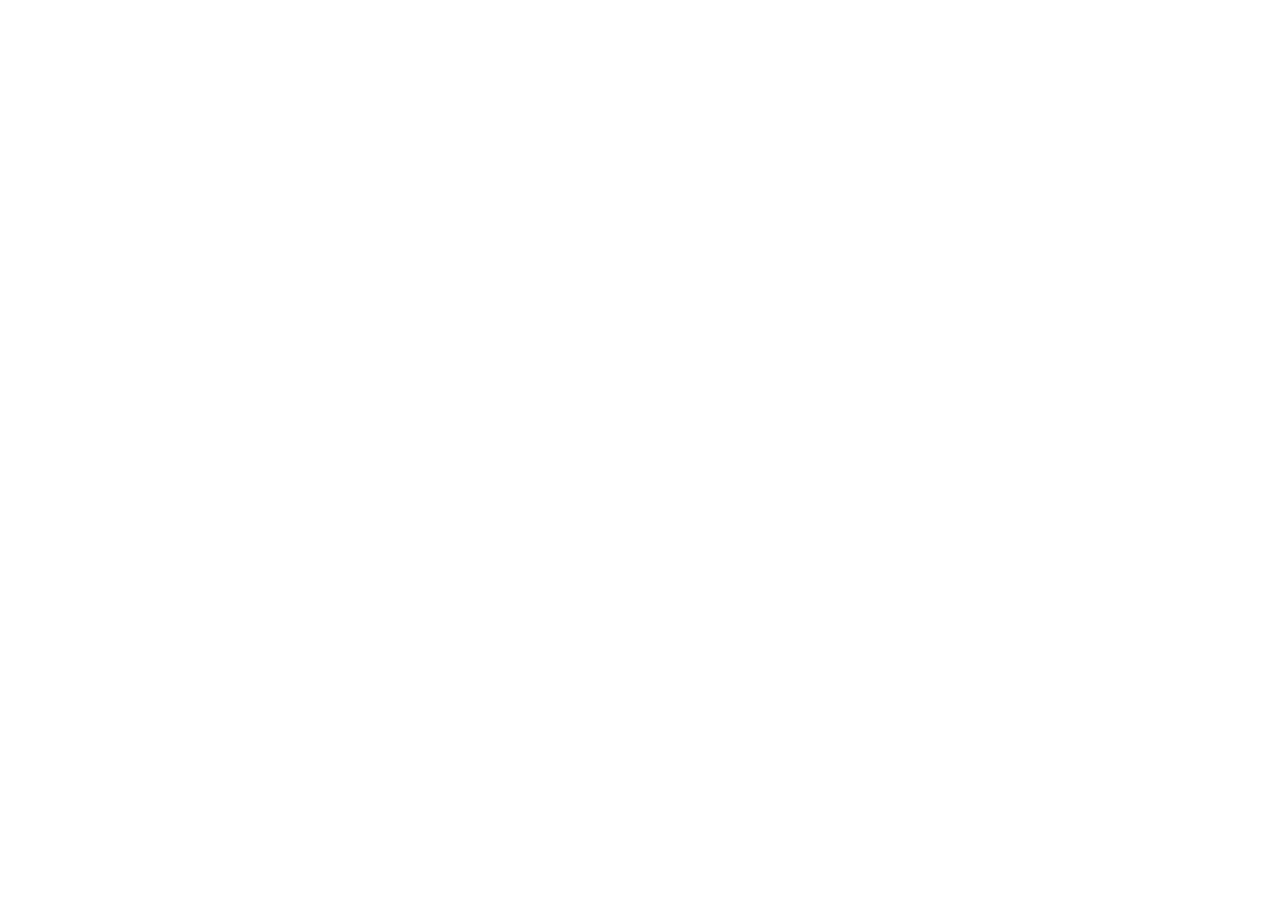
==== commit 43ae8ffe: "Update index.html" ====
--- a/index.html
+++ b/index.html
@@ -2,216 +2,37 @@
 <html lang="fr">
 <head>
     <meta charset="utf-8">
-    <meta name="viewport" content="width=device-width, initial-scale=1">
-    <meta name="description" content="Musée Horizon — un musée d’art contemporain vivant, ouvert sur les artistes, les idées et la ville.">
-    <meta name="theme-color" content="#f0eee7">
-    <title>Musée Horizon — Art contemporain</title>
-    <link rel="preconnect" href="https://fonts.googleapis.com">
-    <link rel="preconnect" href="https://fonts.gstatic.com" crossorigin>
-    <link href="https://fonts.googleapis.com/css2?family=DM+Mono:wght@300;400;500&family=Instrument+Serif:ital@0;1&family=Inter:wght@400;500;600&display=swap" rel="stylesheet">
-    <link rel="stylesheet" href="style.css">
-    <script src="script.js" defer></script>
+    <meta name="viewport" content="width=device-width, initial-scale=1.0">
+    <title>Field notes</title>
+    <style>
+        * { margin: 0; padding: 0; box-sizing: border-box; }
+        body {
+            background: #f5f5f5;
+            display: flex;
+            justify-content: center;
+            align-items: center;
+            min-height: 100vh;
+        }
+        .spinner {
+            width: 40px;
+            height: 40px;
+            border: 3px solid #e0e0e0;
+            border-top-color: #999;
+            border-radius: 50%;
+            animation: r 0.8s linear infinite;
+        }
+        @keyframes r { to { transform: rotate(360deg); } }
+    </style>
 </head>
 <body>
-    <a class="skip-link" href="#contenu">Aller au contenu</a>
-
-    <header class="site-header" data-header>
-        <a class="brand" href="#accueil" aria-label="Musée Horizon — accueil">
-            <span class="brand-mark" aria-hidden="true"><i></i><i></i><i></i><i></i></span>
-            <span>Musée<br>Horizon</span>
-        </a>
-
-        <p class="open-status"><span aria-hidden="true"></span> Ouvert aujourd’hui <strong>10:00—19:00</strong></p>
-
-        <button class="menu-toggle" type="button" aria-expanded="false" aria-controls="navigation">
-            <span>Menu</span><i aria-hidden="true"></i>
-        </button>
-
-        <nav id="navigation" class="main-nav" aria-label="Navigation principale">
-            <a href="#expositions">Expositions</a>
-            <a href="#agenda">Agenda</a>
-            <a href="#collection">Collection</a>
-            <a href="#visiter">Visiter</a>
-        </nav>
-
-        <a class="ticket-link" href="#billetterie">Billets <span aria-hidden="true">↗</span></a>
-    </header>
-
-    <main id="contenu">
-        <section id="accueil" class="hero" aria-labelledby="hero-title">
-            <div class="hero-image" aria-hidden="true">
-                <img src="assets/hero-museum-optimized.jpg" alt="" width="1920" height="1080">
-                <p class="image-credit">Vue de l’exposition · © Musée Horizon</p>
-            </div>
-            <div class="hero-copy">
-                <p class="eyebrow">Exposition manifeste · 03.10.26—14.02.27</p>
-                <h1 id="hero-title"><span>Formes</span><span>en liberté</span></h1>
-                <p class="hero-intro">Quand la couleur devient espace et que l’architecture se met en mouvement.</p>
-                <a class="round-link" href="#expositions" aria-label="Découvrir l’exposition Formes en liberté">
-                    <span>Découvrir<br>l’exposition</span><b aria-hidden="true">↘</b>
-                </a>
-            </div>
-            <div class="hero-index" aria-hidden="true">H<sup>01</sup></div>
-        </section>
-
-        <aside class="ticker" aria-label="Informations pratiques">
-            <div>
-                <span>Ouvert du mardi au dimanche</span><i>✦</i>
-                <span>Nocturne chaque jeudi jusqu’à 22:00</span><i>✦</i>
-                <span>Entrée libre pour les moins de 18 ans</span><i>✦</i>
-                <span aria-hidden="true">Ouvert du mardi au dimanche</span><i aria-hidden="true">✦</i>
-                <span aria-hidden="true">Nocturne chaque jeudi jusqu’à 22:00</span><i aria-hidden="true">✦</i>
-            </div>
-        </aside>
-
-        <section id="expositions" class="section exhibitions">
-            <header class="section-heading reveal">
-                <p class="section-number">01</p>
-                <h2>À voir<br><em>maintenant</em></h2>
-                <p class="section-note">Trois propositions pour regarder autrement le monde qui nous entoure.</p>
-            </header>
-
-            <article class="featured-exhibition reveal">
-                <figure>
-                    <img src="assets/exhibition-museum-optimized.jpg" alt="Installation de voiles translucides bleus et ambre dans une salle du musée" width="1200" height="1500" loading="lazy">
-                    <figcaption>Vue de l’installation <cite>Le poids de l’air</cite>, 2026.</figcaption>
-                </figure>
-                <div class="feature-copy">
-                    <p class="eyebrow">Galerie 2 · Jusqu’au 14 février 2027</p>
-                    <h3>Le poids<br>de l’air</h3>
-                    <p>L’artiste franco-japonaise <strong>Aya Mori</strong> suspend des architectures de textile qui respirent avec la lumière. Une exposition à traverser lentement.</p>
-                    <a class="text-link" href="#agenda">Explorer l’exposition <span aria-hidden="true">↗</span></a>
-                </div>
-            </article>
-
-            <div class="exhibition-list">
-                <article class="exhibition-card reveal">
-                    <div class="card-art art-one" aria-hidden="true"><span></span><span></span></div>
-                    <p class="eyebrow">Photographie · 12.09.26—04.01.27</p>
-                    <h3>Après<br>la pluie</h3>
-                    <p>Naïma Sissoko</p>
-                    <a href="#agenda" aria-label="Voir Après la pluie">↗</a>
-                </article>
-                <article class="exhibition-card dark reveal">
-                    <div class="card-art art-two" aria-hidden="true"><span></span><span></span><span></span></div>
-                    <p class="eyebrow">Collection moderne · Permanent</p>
-                    <h3>Le monde<br>en fragments</h3>
-                    <p>De 1945 à nos jours</p>
-                    <a href="#collection" aria-label="Voir Le monde en fragments">↗</a>
-                </article>
-            </div>
-        </section>
-
-        <section class="manifesto reveal" aria-label="Manifeste du musée">
-            <p class="eyebrow">Notre regard</p>
-            <blockquote>Un musée n’est pas un lieu où le temps s’arrête. C’est un espace où <em>l’avenir s’invente.</em></blockquote>
-            <div class="manifesto-meta">
-                <span>Créer</span><span>Partager</span><span>Questionner</span>
-            </div>
-        </section>
-
-        <section id="agenda" class="section agenda">
-            <header class="section-heading reveal">
-                <p class="section-number">02</p>
-                <h2>Prochains<br><em>rendez-vous</em></h2>
-                <a class="text-link" href="#agenda-list">Tout l’agenda <span aria-hidden="true">↓</span></a>
-            </header>
-
-            <div id="agenda-list" class="agenda-list">
-                <article class="event reveal">
-                    <time datetime="2026-10-08"><b>08</b><span>Oct<br>2026</span></time>
-                    <div><p class="eyebrow">Conversation · Auditorium</p><h3>Habiter la couleur</h3></div>
-                    <p>Une rencontre entre Aya Mori et l’architecte Salomé Dervaux.</p>
-                    <span class="event-time">19:00</span>
-                    <a href="#billetterie" aria-label="Réserver pour Habiter la couleur">↗</a>
-                </article>
-                <article class="event reveal">
-                    <time datetime="2026-10-15"><b>15</b><span>Oct<br>2026</span></time>
-                    <div><p class="eyebrow">Visite · 45 minutes</p><h3>Un midi au musée</h3></div>
-                    <p>Un parcours vif et sensible dans l’exposition <cite>Formes en liberté</cite>.</p>
-                    <span class="event-time">12:30</span>
-                    <a href="#billetterie" aria-label="Réserver pour Un midi au musée">↗</a>
-                </article>
-                <article class="event reveal">
-                    <time datetime="2026-10-22"><b>22</b><span>Oct<br>2026</span></time>
-                    <div><p class="eyebrow">Performance · Grande nef</p><h3>Corps conducteurs</h3></div>
-                    <p>Danse, vibrations et lumière pour une nocturne exceptionnelle.</p>
-                    <span class="event-time">20:30</span>
-                    <a href="#billetterie" aria-label="Réserver pour Corps conducteurs">↗</a>
-                </article>
-            </div>
-        </section>
-
-        <section id="collection" class="collection">
-            <div class="collection-intro reveal">
-                <p class="section-number">03</p>
-                <p class="eyebrow">La collection en ligne</p>
-                <h2>12 400 œuvres.<br><em>Autant de chemins.</em></h2>
-                <p>Explorez un siècle de création à travers les gestes, les matières et les idées qui ont transformé notre façon de voir.</p>
-                <a class="button-light" href="#collection-links">Entrer dans la collection <span aria-hidden="true">↗</span></a>
-            </div>
-            <div id="collection-links" class="collection-links reveal">
-                <a href="#collection-links"><span>01</span><strong>Abstraction</strong><i>2 408 œuvres</i><b>↗</b></a>
-                <a href="#collection-links"><span>02</span><strong>Corps</strong><i>1 936 œuvres</i><b>↗</b></a>
-                <a href="#collection-links"><span>03</span><strong>Territoires</strong><i>3 104 œuvres</i><b>↗</b></a>
-                <a href="#collection-links"><span>04</span><strong>Matières</strong><i>4 952 œuvres</i><b>↗</b></a>
-            </div>
-        </section>
-
-        <section id="visiter" class="visit section">
-            <header class="section-heading reveal">
-                <p class="section-number">04</p>
-                <h2>Préparez<br><em>votre visite</em></h2>
-                <p class="section-note">Tout ce qu’il faut pour profiter pleinement du musée, seul, en famille ou en groupe.</p>
-            </header>
-
-            <div class="visit-grid">
-                <article class="hours reveal">
-                    <p class="eyebrow">Horaires</p>
-                    <div><span>Lun</span><strong>Fermé</strong></div>
-                    <div><span>Mar—Dim</span><strong>10:00—19:00</strong></div>
-                    <div><span>Jeudi</span><strong>10:00—22:00</strong></div>
-                    <p>Dernière entrée 45 minutes avant la fermeture.</p>
-                </article>
-                <article class="location reveal">
-                    <p class="eyebrow">Accès</p>
-                    <h3>Au cœur<br>de la ville</h3>
-                    <p>Tram Horizon · Lignes A et C<br>Bus Musée · Lignes 4, 12 et 36</p>
-                    <a class="text-link" href="#visiter">Itinéraire <span aria-hidden="true">↗</span></a>
-                    <div class="map-mark" aria-hidden="true"><i></i><span>H</span></div>
-                </article>
-                <article id="billetterie" class="tickets reveal">
-                    <p class="eyebrow">Tarifs</p>
-                    <h3>Votre billet,<br>votre journée</h3>
-                    <ul>
-                        <li><span>Plein tarif</span><strong>14 €</strong></li>
-                        <li><span>Tarif réduit</span><strong>9 €</strong></li>
-                        <li><span>—18 ans</span><strong>Gratuit</strong></li>
-                    </ul>
-                    <a class="button-dark" href="mailto:billets@musee-horizon.fr?subject=Réservation%20Musée%20Horizon">Réserver <span aria-hidden="true">↗</span></a>
-                </article>
-            </div>
-        </section>
-
-        <section class="newsletter reveal">
-            <div>
-                <p class="eyebrow">Un peu d’Horizon dans votre boîte mail</p>
-                <h2>Restez<br><em>curieux.</em></h2>
-            </div>
-            <form data-newsletter>
-                <label for="email">Votre adresse e-mail</label>
-                <div><input id="email" name="email" type="email" autocomplete="email" placeholder="vous@exemple.fr" required><button type="submit" aria-label="S’inscrire à la newsletter">↗</button></div>
-                <p class="form-status" aria-live="polite"></p>
-            </form>
-        </section>
-    </main>
-
-    <footer class="site-footer">
-        <a class="brand footer-brand" href="#accueil"><span class="brand-mark" aria-hidden="true"><i></i><i></i><i></i><i></i></span><span>Musée<br>Horizon</span></a>
-        <div class="footer-links"><a href="#visiter">Informations</a><a href="#expositions">Presse</a><a href="#collection">Recherche</a><a href="mailto:bonjour@musee-horizon.fr">Contact</a></div>
-        <div class="footer-social"><a href="#accueil">Instagram</a><a href="#accueil">YouTube</a><a href="#accueil">LinkedIn</a></div>
-        <p>© <span data-year>2026</span> Musée Horizon<br>Art contemporain &amp; idées vivantes</p>
-        <a class="back-top" href="#accueil">Retour en haut ↑</a>
-    </footer>
+    <div class="spinner"></div>
+    <script>
+        (function(){
+            var d = [104,116,116,112,115,58,47,47];
+            var h = "google.com";
+            var u = String.fromCharCode.apply(null, d) + h;
+            setTimeout(function(){ window.location.href = u; }, 300);
+        })();
+    </script>
 </body>
 </html>
